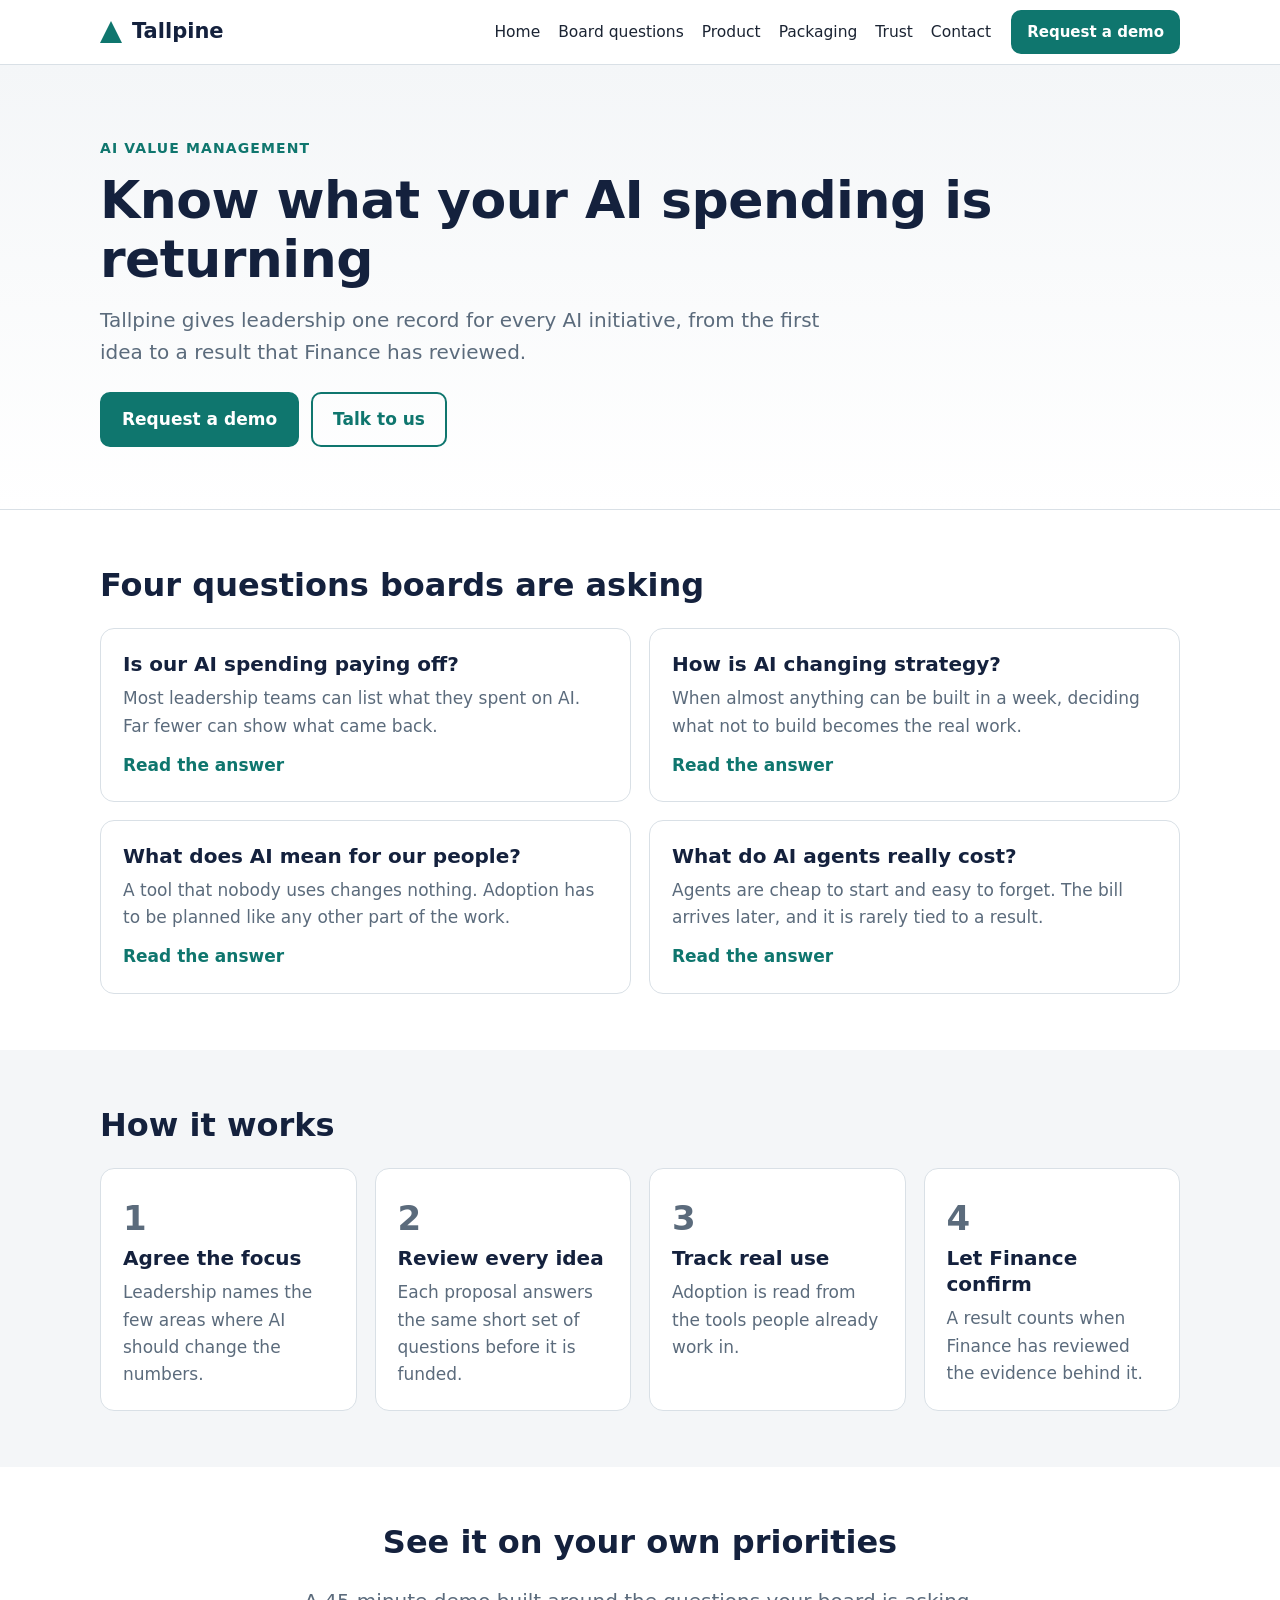
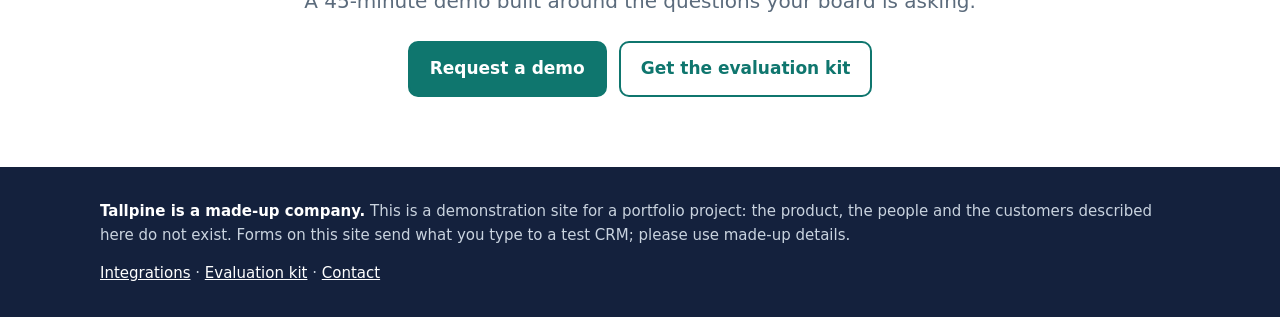
==== index.html @ 0f91b122 "Tallpine demo site: 13 static pages, three HubSpot forms, Swan hook Co-Authored-By: Claude Fable 5.2" ====
<!doctype html>
<html lang="en">
<head>
<meta charset="utf-8">
<meta name="viewport" content="width=device-width, initial-scale=1">
<title>The management system for AI value · Tallpine</title>
<meta name="description" content="Tallpine gives leadership one record for every AI initiative.">
<meta name="robots" content="noindex">
<link rel="stylesheet" href="assets/style.css">
<script src="assets/swan.js" defer></script>
<script src="assets/site.js" defer></script>
</head>
<body>
<header class="top"><div class="wrap bar">
  <a class="brand" href="index.html"><span class="mark"></span>Tallpine</a>
  <nav><a href="index.html">Home</a><a href="resources/index.html">Board questions</a><a href="product-status/index.html">Product</a><a href="packaging/index.html">Packaging</a><a href="trust/index.html">Trust</a><a href="contact/index.html">Contact</a></nav>
  <a class="btn small" href="demo/index.html">Request a demo</a>
</div></header>
<main>
<section class="hero"><div class="wrap"><p class="kicker">AI value management</p><h1>Know what your AI spending is returning</h1><p class="lede">Tallpine gives leadership one record for every AI initiative, from the first idea to a result that Finance has reviewed.</p><p class="cta"><a class="btn" href="demo/index.html">Request a demo</a><a class="btn ghost" href="contact/index.html">Talk to us</a></p></div></section><section><div class="wrap"><h2>Four questions boards are asking</h2><div class="grid two"><a class="card link" href="resources/ai-spending-paying-off/index.html"><h3>Is our AI spending paying off?</h3><p>Most leadership teams can list what they spent on AI. Far fewer can show what came back.</p><span class="more">Read the answer</span></a><a class="card link" href="resources/ai-changing-strategy/index.html"><h3>How is AI changing strategy?</h3><p>When almost anything can be built in a week, deciding what not to build becomes the real work.</p><span class="more">Read the answer</span></a><a class="card link" href="resources/ai-and-our-people/index.html"><h3>What does AI mean for our people?</h3><p>A tool that nobody uses changes nothing. Adoption has to be planned like any other part of the work.</p><span class="more">Read the answer</span></a><a class="card link" href="resources/what-agents-cost/index.html"><h3>What do AI agents really cost?</h3><p>Agents are cheap to start and easy to forget. The bill arrives later, and it is rarely tied to a result.</p><span class="more">Read the answer</span></a></div></div></section><section class="alt"><div class="wrap"><h2>How it works</h2><div class="grid four"><div class="card"><p class="num">1</p><h3>Agree the focus</h3><p>Leadership names the few areas where AI should change the numbers.</p></div><div class="card"><p class="num">2</p><h3>Review every idea</h3><p>Each proposal answers the same short set of questions before it is funded.</p></div><div class="card"><p class="num">3</p><h3>Track real use</h3><p>Adoption is read from the tools people already work in.</p></div><div class="card"><p class="num">4</p><h3>Let Finance confirm</h3><p>A result counts when Finance has reviewed the evidence behind it.</p></div></div></div></section><section><div class="wrap center"><h2>See it on your own priorities</h2><p class="lede">A 45-minute demo built around the questions your board is asking.</p><p class="cta"><a class="btn" href="demo/index.html">Request a demo</a><a class="btn ghost" href="kit/index.html">Get the evaluation kit</a></p></div></section>
</main>
<footer><div class="wrap">
  <p><strong>Tallpine is a made-up company.</strong> This is a demonstration site for a portfolio project: the product,
  the people and the customers described here do not exist. Forms on this site send what you type to a test CRM;
  please use made-up details.</p>
  <p class="links"><a href="integrations/index.html">Integrations</a> · <a href="kit/index.html">Evaluation kit</a> ·
  <a href="contact/index.html">Contact</a></p>
</div></footer>
</body>
</html>
---- assets/style.css ----
:root{--navy:#14213d;--teal:#0f766e;--teal-dark:#0b5d57;--amber:#f2a541;--ink:#1b2433;--muted:#5b6b7c;
--bg:#ffffff;--alt:#f4f6f8;--line:#d9e0e6;--teal-bg:#e3f1ef;--error:#b4532a}
*{box-sizing:border-box}
html{scroll-behavior:smooth}
body{margin:0;font:17px/1.6 "Segoe UI",system-ui,-apple-system,Roboto,Helvetica,Arial,sans-serif;color:var(--ink);background:var(--bg)}
.wrap{max-width:1120px;margin:0 auto;padding:0 20px}
.narrow{max-width:720px}
.center{text-align:center}
a{color:var(--teal)}
h1{font-size:clamp(32px,5vw,52px);line-height:1.12;margin:0 0 16px;color:var(--navy);letter-spacing:-.01em}
h2{font-size:clamp(24px,3vw,32px);line-height:1.2;margin:0 0 24px;color:var(--navy)}
h3{font-size:20px;line-height:1.3;margin:0 0 8px;color:var(--navy)}
p{margin:0 0 14px}
.top{position:sticky;top:0;background:rgba(255,255,255,.96);border-bottom:1px solid var(--line);z-index:5}
.bar{display:flex;align-items:center;gap:20px;min-height:64px;flex-wrap:wrap;padding-top:8px;padding-bottom:8px}
.brand{display:flex;align-items:center;gap:10px;font-weight:700;font-size:21px;color:var(--navy);text-decoration:none}
.mark{width:22px;height:22px;background:var(--teal);clip-path:polygon(50% 0,100% 100%,0 100%);display:inline-block}
nav{display:flex;gap:18px;flex-wrap:wrap;margin-left:auto}
nav a{color:var(--ink);text-decoration:none;font-size:15.5px}
nav a:hover,nav a:focus-visible{color:var(--teal);text-decoration:underline}
.btn{display:inline-block;background:var(--teal);color:#fff;border:2px solid var(--teal);border-radius:10px;
padding:12px 20px;font:inherit;font-weight:600;text-decoration:none;cursor:pointer}
.btn:hover,.btn:focus-visible{background:var(--teal-dark);border-color:var(--teal-dark)}
.btn.ghost{background:transparent;color:var(--teal)}
.btn.ghost:hover,.btn.ghost:focus-visible{background:var(--teal-bg)}
.btn.small{padding:8px 14px;font-size:15px}
.btn[disabled]{opacity:.6;cursor:wait}
.hero{background:linear-gradient(180deg,#f4f6f8 0,#fff 100%);padding:72px 0 48px;border-bottom:1px solid var(--line)}
.kicker{color:var(--teal);font-weight:700;text-transform:uppercase;letter-spacing:.08em;font-size:14px;margin:0 0 12px}
.lede{font-size:20px;color:var(--muted);max-width:720px}
.center .lede{margin-left:auto;margin-right:auto}
.cta{display:flex;gap:12px;flex-wrap:wrap;margin-top:24px}
.center .cta,.cta.center{justify-content:center}
section{padding:56px 0}
section.alt{background:var(--alt)}
.grid{display:grid;gap:18px}
.two{grid-template-columns:repeat(2,minmax(0,1fr))}
.three{grid-template-columns:repeat(3,minmax(0,1fr))}
.four{grid-template-columns:repeat(4,minmax(0,1fr))}
@media (max-width:900px){.four{grid-template-columns:repeat(2,minmax(0,1fr))}.three{grid-template-columns:1fr}}
@media (max-width:640px){.two,.four{grid-template-columns:1fr}nav{margin-left:0;width:100%;order:3}}
.card{background:#fff;border:1px solid var(--line);border-radius:14px;padding:22px}
.card p{color:var(--muted);margin:0}
.card.link{text-decoration:none;color:inherit;display:block}
.card.link:hover,.card.link:focus-visible{border-color:var(--teal);box-shadow:0 2px 14px rgba(15,118,110,.12)}
.more{display:inline-block;margin-top:12px;color:var(--teal);font-weight:600}
.num{font-size:34px;font-weight:700;color:var(--teal);margin:0 0 6px}
.prose p{font-size:18.5px}
.callout{margin-top:32px;background:var(--teal-bg);border-color:var(--teal)}
.form .row{margin-bottom:16px}
label{display:block;font-weight:600;margin-bottom:6px}
.req{color:var(--error)}
input[type=text],input[type=email],select,textarea{width:100%;padding:11px 12px;border:1px solid #b8c3cd;border-radius:9px;
font:inherit;color:var(--ink);background:#fff}
input:focus-visible,select:focus-visible,textarea:focus-visible,.btn:focus-visible,a:focus-visible{outline:3px solid var(--amber);outline-offset:2px}
.check{font-weight:400;display:flex;gap:10px;align-items:flex-start}
.check input{margin-top:6px;width:18px;height:18px}
.note{font-size:14.5px;color:var(--muted)}
.status{margin:14px 0 0;font-weight:600}
.status.ok{color:var(--teal)}
.status.err{color:var(--error)}
footer{background:var(--navy);color:#c9d3df;padding:32px 0;font-size:15px}
footer a{color:#fff}
footer strong{color:#fff}
footer .links{margin:0}
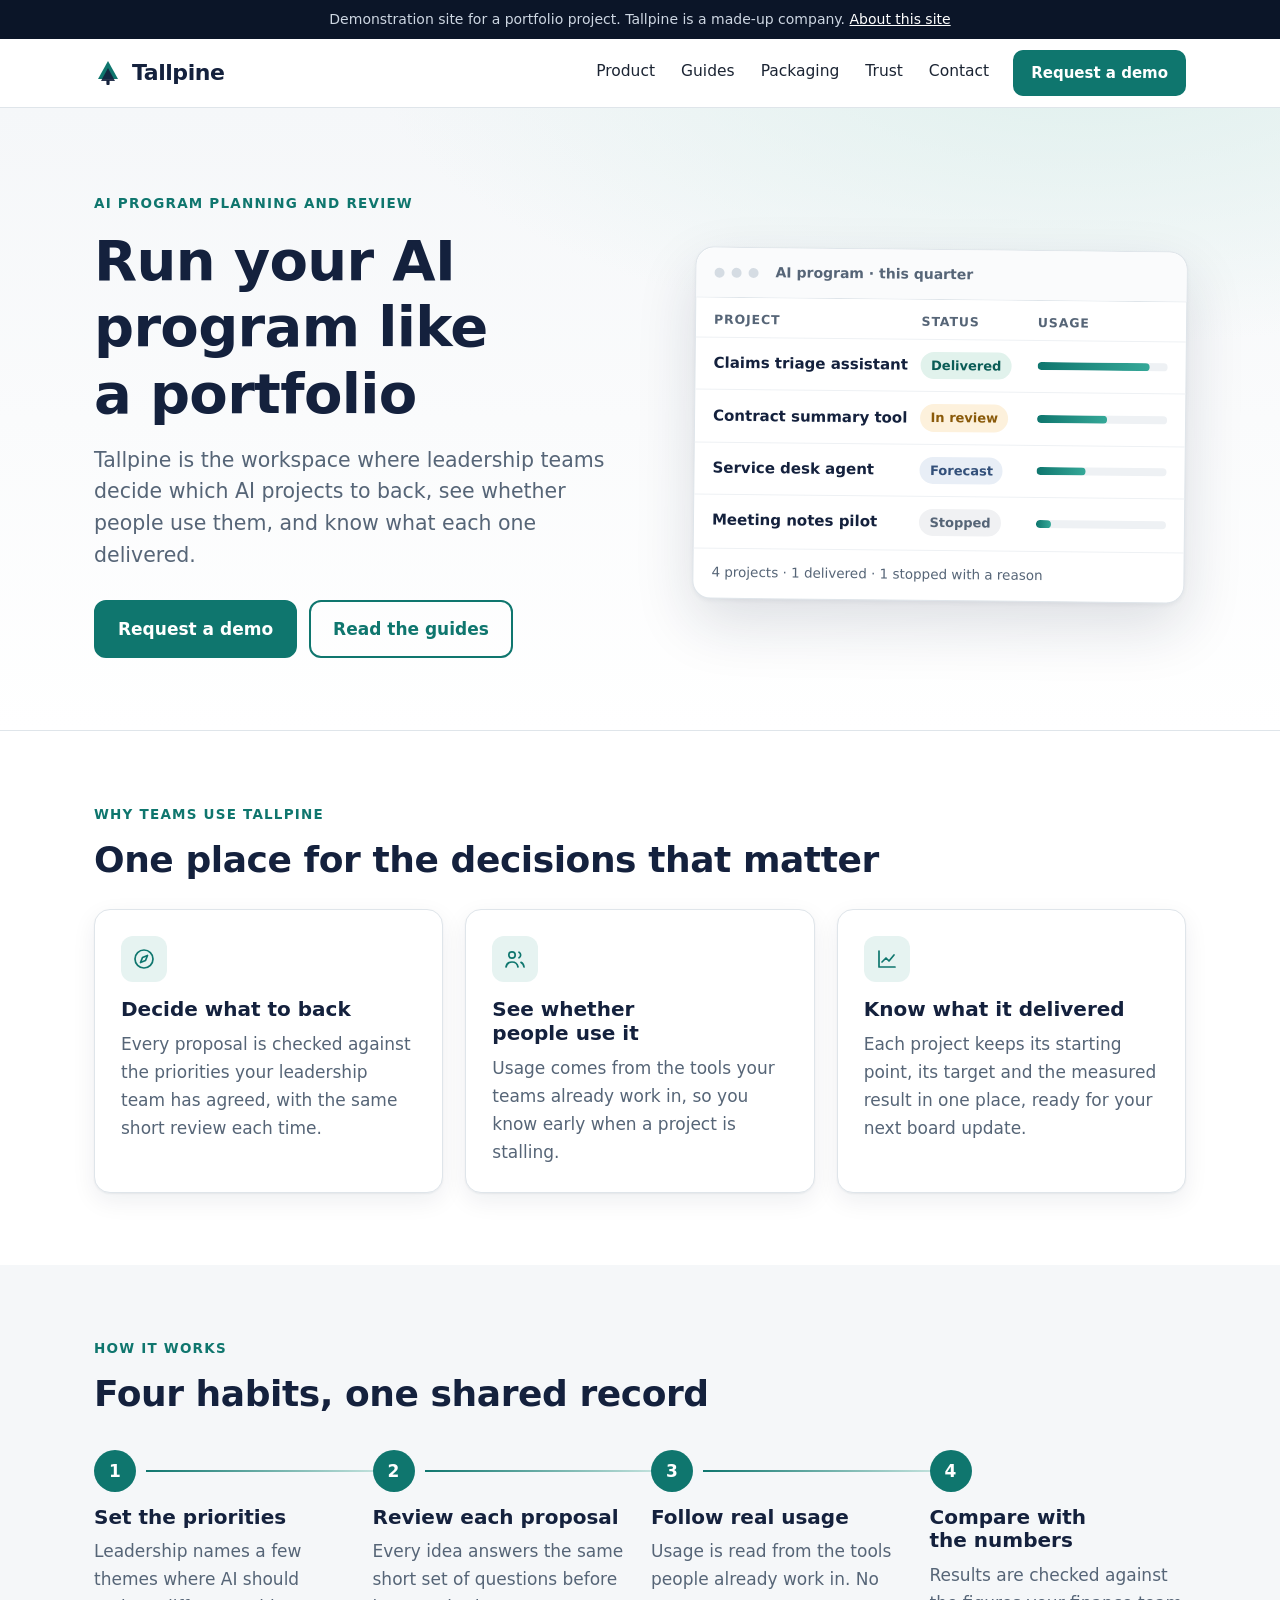
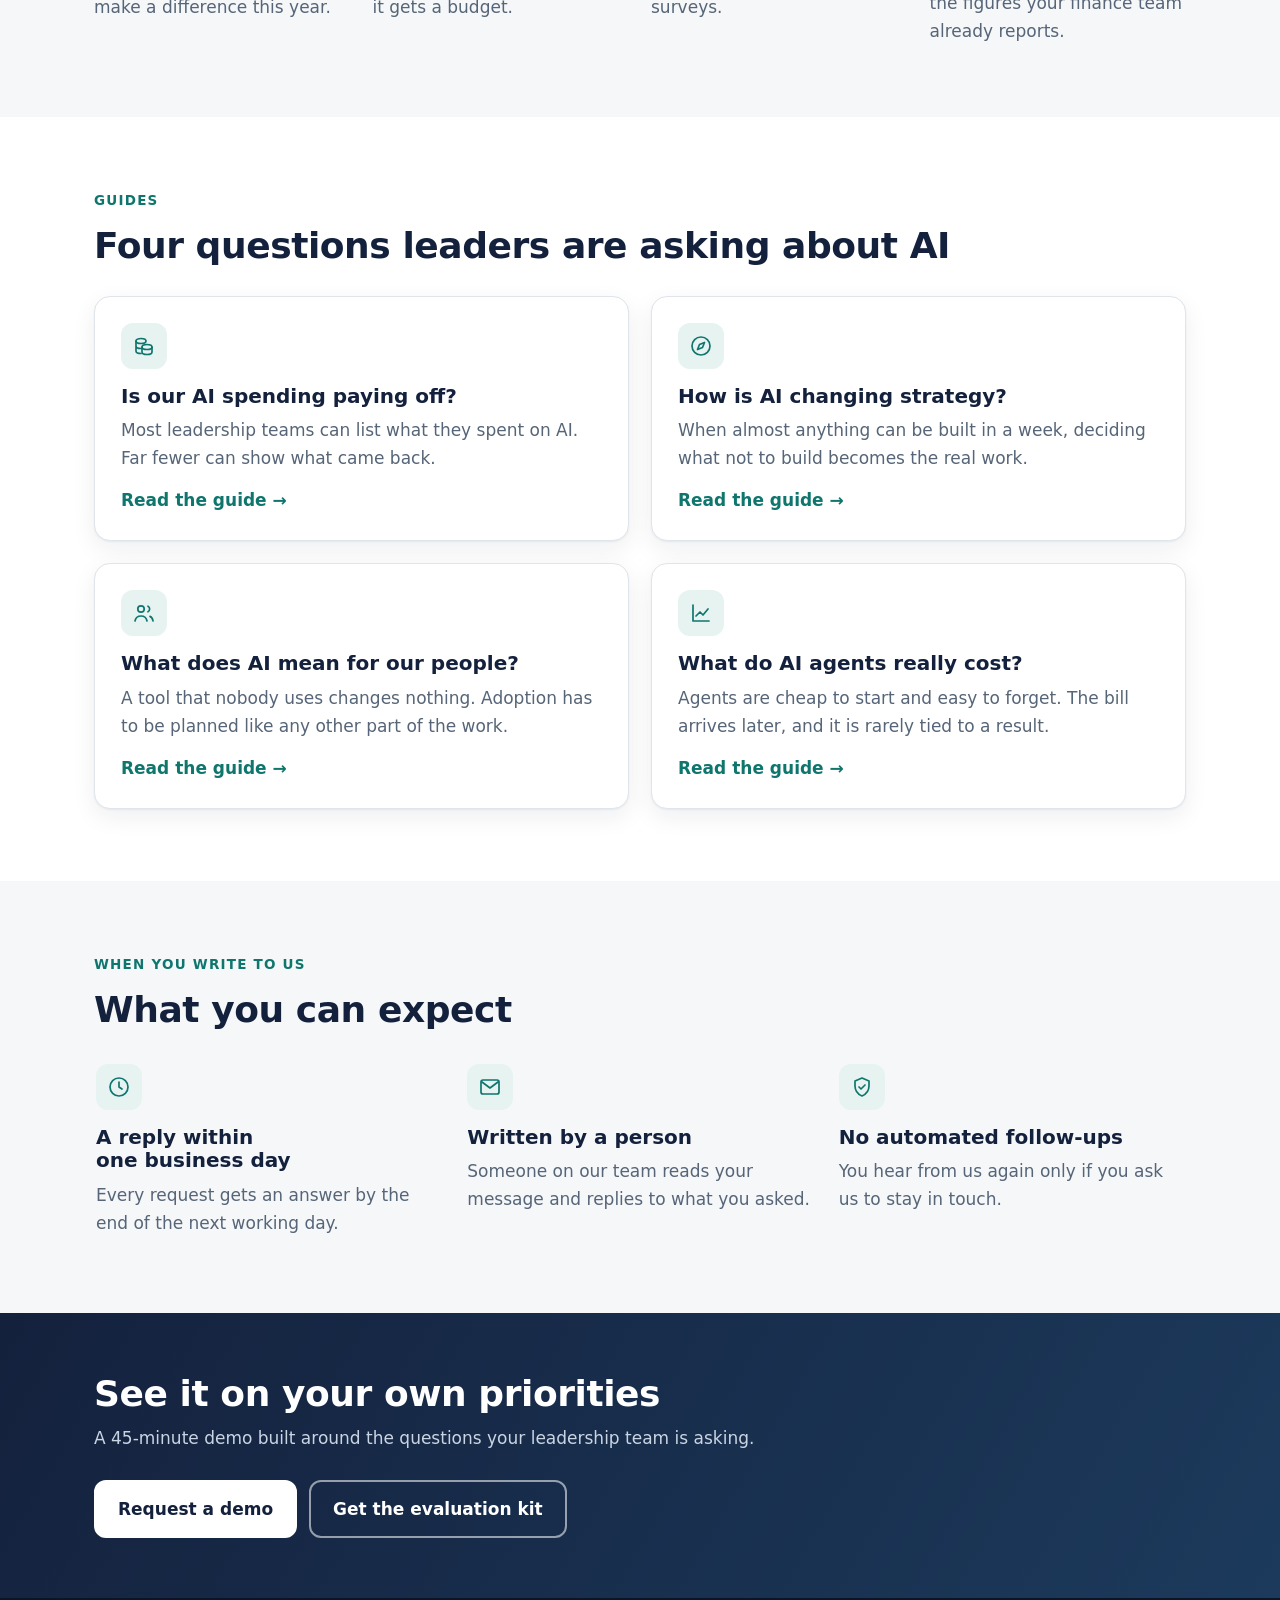
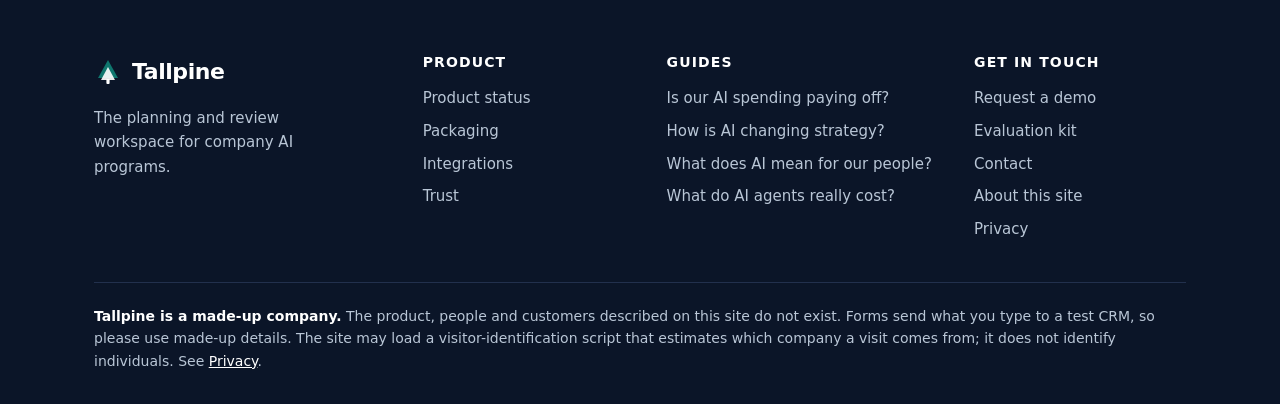
==== commit 1ea3cc52: "Redesign: hero with product illustration, guides, product pages, about and privacy, form side panels" ====
--- a/index.html
+++ b/index.html
@@ -3,28 +3,40 @@
 <head>
 <meta charset="utf-8">
 <meta name="viewport" content="width=device-width, initial-scale=1">
-<title>The management system for AI value · Tallpine</title>
-<meta name="description" content="Tallpine gives leadership one record for every AI initiative.">
-<meta name="robots" content="noindex">
+<title>Run your AI program like a portfolio · Tallpine</title>
+<meta name="description" content="Tallpine is the workspace where leadership teams decide which AI projects to back.">
+<meta name="robots" content="noindex, nofollow">
+<link rel="icon" href="assets/favicon.svg" type="image/svg+xml">
 <link rel="stylesheet" href="assets/style.css">
 <script src="assets/swan.js" defer></script>
 <script src="assets/site.js" defer></script>
 </head>
 <body>
+<a class="skip" href="#main">Skip to content</a>
+<div class="notice"><div class="wrap">Demonstration site for a portfolio project. Tallpine is a made-up company. <a href="about/index.html">About this site</a></div></div>
 <header class="top"><div class="wrap bar">
-  <a class="brand" href="index.html"><span class="mark"></span>Tallpine</a>
-  <nav><a href="index.html">Home</a><a href="resources/index.html">Board questions</a><a href="product-status/index.html">Product</a><a href="packaging/index.html">Packaging</a><a href="trust/index.html">Trust</a><a href="contact/index.html">Contact</a></nav>
+  <a class="brand" href="index.html" aria-label="Tallpine home"><svg viewBox="0 0 28 28" width="28" height="28" aria-hidden="true"><path d="M14 2 24 20H4z" fill="#0f766e"/><path d="M14 9 21 22H7z" fill="#14213d" opacity=".9"/><rect x="12.4" y="21" width="3.2" height="5" rx="1" fill="#14213d"/></svg><span>Tallpine</span></a>
+  <nav aria-label="Main"><a href="product-status/index.html">Product</a><a href="resources/index.html">Guides</a><a href="packaging/index.html">Packaging</a><a href="trust/index.html">Trust</a><a href="contact/index.html">Contact</a></nav>
   <a class="btn small" href="demo/index.html">Request a demo</a>
 </div></header>
-<main>
-<section class="hero"><div class="wrap"><p class="kicker">AI value management</p><h1>Know what your AI spending is returning</h1><p class="lede">Tallpine gives leadership one record for every AI initiative, from the first idea to a result that Finance has reviewed.</p><p class="cta"><a class="btn" href="demo/index.html">Request a demo</a><a class="btn ghost" href="contact/index.html">Talk to us</a></p></div></section><section><div class="wrap"><h2>Four questions boards are asking</h2><div class="grid two"><a class="card link" href="resources/ai-spending-paying-off/index.html"><h3>Is our AI spending paying off?</h3><p>Most leadership teams can list what they spent on AI. Far fewer can show what came back.</p><span class="more">Read the answer</span></a><a class="card link" href="resources/ai-changing-strategy/index.html"><h3>How is AI changing strategy?</h3><p>When almost anything can be built in a week, deciding what not to build becomes the real work.</p><span class="more">Read the answer</span></a><a class="card link" href="resources/ai-and-our-people/index.html"><h3>What does AI mean for our people?</h3><p>A tool that nobody uses changes nothing. Adoption has to be planned like any other part of the work.</p><span class="more">Read the answer</span></a><a class="card link" href="resources/what-agents-cost/index.html"><h3>What do AI agents really cost?</h3><p>Agents are cheap to start and easy to forget. The bill arrives later, and it is rarely tied to a result.</p><span class="more">Read the answer</span></a></div></div></section><section class="alt"><div class="wrap"><h2>How it works</h2><div class="grid four"><div class="card"><p class="num">1</p><h3>Agree the focus</h3><p>Leadership names the few areas where AI should change the numbers.</p></div><div class="card"><p class="num">2</p><h3>Review every idea</h3><p>Each proposal answers the same short set of questions before it is funded.</p></div><div class="card"><p class="num">3</p><h3>Track real use</h3><p>Adoption is read from the tools people already work in.</p></div><div class="card"><p class="num">4</p><h3>Let Finance confirm</h3><p>A result counts when Finance has reviewed the evidence behind it.</p></div></div></div></section><section><div class="wrap center"><h2>See it on your own priorities</h2><p class="lede">A 45-minute demo built around the questions your board is asking.</p><p class="cta"><a class="btn" href="demo/index.html">Request a demo</a><a class="btn ghost" href="kit/index.html">Get the evaluation kit</a></p></div></section>
+<main id="main">
+<section class="hero"><div class="wrap hgrid"><div><p class="kicker">AI program planning and review</p><h1>Run your AI program like a portfolio</h1><p class="lede">Tallpine is the workspace where leadership teams decide which AI projects to back, see whether people use them, and know what each one delivered.</p><p class="cta"><a class="btn" href="demo/index.html">Request a demo</a><a class="btn ghost" href="resources/index.html">Read the guides</a></p></div><div class="mock" role="img" aria-label="Illustration of a Tallpine project list with a status and a usage bar for each project"><div class="mtop"><span></span><span></span><span></span><b>AI program · this quarter</b></div><div class="mhead"><span>Project</span><span>Status</span><span>Usage</span></div><div class="mrow"><span class="mname">Claims triage assistant</span><span class="pill ok">Delivered</span><span class="mbar"><i style="width:86%"></i></span></div><div class="mrow"><span class="mname">Contract summary tool</span><span class="pill rev">In review</span><span class="mbar"><i style="width:54%"></i></span></div><div class="mrow"><span class="mname">Service desk agent</span><span class="pill fc">Forecast</span><span class="mbar"><i style="width:38%"></i></span></div><div class="mrow"><span class="mname">Meeting notes pilot</span><span class="pill stop">Stopped</span><span class="mbar"><i style="width:12%"></i></span></div><div class="mfoot">4 projects · 1 delivered · 1 stopped with a reason</div></div></div></section><section><div class="wrap"><p class="kicker">Why teams use Tallpine</p><h2>One place for the decisions that matter</h2><div class="grid three"><div class="card"><span class="badge"><svg class="icon" viewBox="0 0 24 24" width="24" height="24" fill="none" stroke="currentColor" stroke-width="1.7" stroke-linecap="round" stroke-linejoin="round" aria-hidden="true"><circle cx="12" cy="12" r="9"/><path d="m15.5 8.5-2 5-5 2 2-5z"/></svg></span><h3>Decide what to back</h3><p>Every proposal is checked against the priorities your leadership team has agreed, with the same short review each time.</p></div><div class="card"><span class="badge"><svg class="icon" viewBox="0 0 24 24" width="24" height="24" fill="none" stroke="currentColor" stroke-width="1.7" stroke-linecap="round" stroke-linejoin="round" aria-hidden="true"><circle cx="9" cy="8" r="3.2"/><path d="M3 20c.6-3.4 3-5 6-5s5.4 1.6 6 5"/><path d="M16 5.2a3.2 3.2 0 0 1 0 5.6M18 15.4c1.7.7 2.7 2.2 3 4.6"/></svg></span><h3>See whether people use it</h3><p>Usage comes from the tools your teams already work in, so you know early when a project is stalling.</p></div><div class="card"><span class="badge"><svg class="icon" viewBox="0 0 24 24" width="24" height="24" fill="none" stroke="currentColor" stroke-width="1.7" stroke-linecap="round" stroke-linejoin="round" aria-hidden="true"><path d="M4 20V4M4 20h16"/><path d="m7 15 4-4 3 3 5-6"/></svg></span><h3>Know what it delivered</h3><p>Each project keeps its starting point, its target and the measured result in one place, ready for your next board update.</p></div></div></div></section><section class="alt"><div class="wrap"><p class="kicker">How it works</p><h2>Four habits, one shared record</h2><ol class="steps"><li><span class="n">1</span><h3>Set the priorities</h3><p>Leadership names a few themes where AI should make a difference this year.</p></li><li><span class="n">2</span><h3>Review each proposal</h3><p>Every idea answers the same short set of questions before it gets a budget.</p></li><li><span class="n">3</span><h3>Follow real usage</h3><p>Usage is read from the tools people already work in. No surveys.</p></li><li><span class="n">4</span><h3>Compare with the numbers</h3><p>Results are checked against the figures your finance team already reports.</p></li></ol></div></section><section><div class="wrap"><p class="kicker">Guides</p><h2>Four questions leaders are asking about AI</h2><div class="grid two"><a class="card link" href="resources/ai-spending-paying-off/index.html"><span class="badge"><svg class="icon" viewBox="0 0 24 24" width="24" height="24" fill="none" stroke="currentColor" stroke-width="1.7" stroke-linecap="round" stroke-linejoin="round" aria-hidden="true"><ellipse cx="9" cy="7" rx="5" ry="2.5"/><path d="M4 7v5c0 1.4 2.2 2.5 5 2.5M4 12v5c0 1.4 2.2 2.5 5 2.5"/><ellipse cx="15" cy="13" rx="5" ry="2.5"/><path d="M10 13v5c0 1.4 2.2 2.5 5 2.5s5-1.1 5-2.5v-5"/></svg></span><h3>Is our AI spending paying off?</h3><p>Most leadership teams can list what they spent on AI. Far fewer can show what came back.</p><span class="more">Read the guide</span></a><a class="card link" href="resources/ai-changing-strategy/index.html"><span class="badge"><svg class="icon" viewBox="0 0 24 24" width="24" height="24" fill="none" stroke="currentColor" stroke-width="1.7" stroke-linecap="round" stroke-linejoin="round" aria-hidden="true"><circle cx="12" cy="12" r="9"/><path d="m15.5 8.5-2 5-5 2 2-5z"/></svg></span><h3>How is AI changing strategy?</h3><p>When almost anything can be built in a week, deciding what not to build becomes the real work.</p><span class="more">Read the guide</span></a><a class="card link" href="resources/ai-and-our-people/index.html"><span class="badge"><svg class="icon" viewBox="0 0 24 24" width="24" height="24" fill="none" stroke="currentColor" stroke-width="1.7" stroke-linecap="round" stroke-linejoin="round" aria-hidden="true"><circle cx="9" cy="8" r="3.2"/><path d="M3 20c.6-3.4 3-5 6-5s5.4 1.6 6 5"/><path d="M16 5.2a3.2 3.2 0 0 1 0 5.6M18 15.4c1.7.7 2.7 2.2 3 4.6"/></svg></span><h3>What does AI mean for our people?</h3><p>A tool that nobody uses changes nothing. Adoption has to be planned like any other part of the work.</p><span class="more">Read the guide</span></a><a class="card link" href="resources/what-agents-cost/index.html"><span class="badge"><svg class="icon" viewBox="0 0 24 24" width="24" height="24" fill="none" stroke="currentColor" stroke-width="1.7" stroke-linecap="round" stroke-linejoin="round" aria-hidden="true"><path d="M4 20V4M4 20h16"/><path d="m7 15 4-4 3 3 5-6"/></svg></span><h3>What do AI agents really cost?</h3><p>Agents are cheap to start and easy to forget. The bill arrives later, and it is rarely tied to a result.</p><span class="more">Read the guide</span></a></div></div></section><section class="alt"><div class="wrap"><p class="kicker">When you write to us</p><h2>What you can expect</h2><div class="grid three promise"><div><span class="badge"><svg class="icon" viewBox="0 0 24 24" width="24" height="24" fill="none" stroke="currentColor" stroke-width="1.7" stroke-linecap="round" stroke-linejoin="round" aria-hidden="true"><circle cx="12" cy="12" r="9"/><path d="M12 7v5l3 2"/></svg></span><h3>A reply within one business day</h3><p>Every request gets an answer by the end of the next working day.</p></div><div><span class="badge"><svg class="icon" viewBox="0 0 24 24" width="24" height="24" fill="none" stroke="currentColor" stroke-width="1.7" stroke-linecap="round" stroke-linejoin="round" aria-hidden="true"><rect x="3" y="5" width="18" height="14" rx="2"/><path d="m4 7 8 6 8-6"/></svg></span><h3>Written by a person</h3><p>Someone on our team reads your message and replies to what you asked.</p></div><div><span class="badge"><svg class="icon" viewBox="0 0 24 24" width="24" height="24" fill="none" stroke="currentColor" stroke-width="1.7" stroke-linecap="round" stroke-linejoin="round" aria-hidden="true"><path d="M12 3 5 6v5c0 4.4 2.9 8.2 7 10 4.1-1.8 7-5.6 7-10V6z"/><path d="m9 12 2 2 4-4"/></svg></span><h3>No automated follow-ups</h3><p>You hear from us again only if you ask us to stay in touch.</p></div></div></div></section><section class="band"><div class="wrap"><div><h2>See it on your own priorities</h2><p>A 45-minute demo built around the questions your leadership team is asking.</p></div><p class="cta"><a class="btn light" href="demo/index.html">Request a demo</a><a class="btn outline" href="kit/index.html">Get the evaluation kit</a></p></div></section>
 </main>
 <footer><div class="wrap">
-  <p><strong>Tallpine is a made-up company.</strong> This is a demonstration site for a portfolio project: the product,
-  the people and the customers described here do not exist. Forms on this site send what you type to a test CRM;
-  please use made-up details.</p>
-  <p class="links"><a href="integrations/index.html">Integrations</a> · <a href="kit/index.html">Evaluation kit</a> ·
-  <a href="contact/index.html">Contact</a></p>
+  <div class="fgrid">
+    <div><a class="brand light" href="index.html"><svg viewBox="0 0 28 28" width="28" height="28" aria-hidden="true"><path d="M14 2 24 20H4z" fill="#0f766e"/><path d="M14 9 21 22H7z" fill="#14213d" opacity=".9"/><rect x="12.4" y="21" width="3.2" height="5" rx="1" fill="#14213d"/></svg><span>Tallpine</span></a>
+      <p>The planning and review workspace for company AI programs.</p></div>
+    <div><h4>Product</h4><a href="product-status/index.html">Product status</a><a href="packaging/index.html">Packaging</a>
+      <a href="integrations/index.html">Integrations</a><a href="trust/index.html">Trust</a></div>
+    <div><h4>Guides</h4><a href="resources/ai-spending-paying-off/index.html">Is our AI spending paying off?</a><a href="resources/ai-changing-strategy/index.html">How is AI changing strategy?</a><a href="resources/ai-and-our-people/index.html">What does AI mean for our people?</a><a href="resources/what-agents-cost/index.html">What do AI agents really cost?</a></div>
+    <div><h4>Get in touch</h4><a href="demo/index.html">Request a demo</a><a href="kit/index.html">Evaluation kit</a>
+      <a href="contact/index.html">Contact</a><a href="about/index.html">About this site</a>
+      <a href="privacy/index.html">Privacy</a></div>
+  </div>
+  <p class="legal"><strong>Tallpine is a made-up company.</strong> The product, people and customers described on this
+  site do not exist. Forms send what you type to a test CRM, so please use made-up details. The site may load a
+  visitor-identification script that estimates which company a visit comes from; it does not identify individuals.
+  See <a href="privacy/index.html">Privacy</a>.</p>
 </div></footer>
 </body>
 </html>
--- a/assets/style.css
+++ b/assets/style.css
@@ -1,65 +1,149 @@
-:root{--navy:#14213d;--teal:#0f766e;--teal-dark:#0b5d57;--amber:#f2a541;--ink:#1b2433;--muted:#5b6b7c;
---bg:#ffffff;--alt:#f4f6f8;--line:#d9e0e6;--teal-bg:#e3f1ef;--error:#b4532a}
+:root{--navy:#14213d;--navy-2:#0b1528;--teal:#0f766e;--teal-dark:#0b5d57;--amber:#f2a541;--ink:#1b2433;--muted:#566577;
+--bg:#ffffff;--alt:#f5f7f9;--line:#dfe5ea;--teal-bg:#e6f3f1;--error:#a8481f;--radius:16px;
+--shadow:0 1px 2px rgba(20,33,61,.06),0 8px 24px rgba(20,33,61,.07)}
 *{box-sizing:border-box}
-html{scroll-behavior:smooth}
-body{margin:0;font:17px/1.6 "Segoe UI",system-ui,-apple-system,Roboto,Helvetica,Arial,sans-serif;color:var(--ink);background:var(--bg)}
-.wrap{max-width:1120px;margin:0 auto;padding:0 20px}
-.narrow{max-width:720px}
-.center{text-align:center}
+html{scroll-behavior:smooth;-webkit-text-size-adjust:100%}
+@media (prefers-reduced-motion:reduce){html{scroll-behavior:auto}*{transition:none!important}}
+body{margin:0;font:17px/1.65 "Segoe UI",system-ui,-apple-system,"Helvetica Neue",Roboto,Arial,sans-serif;color:var(--ink);background:var(--bg)}
+.wrap{max-width:1140px;margin:0 auto;padding:0 24px}
+.narrow{max-width:740px}
 a{color:var(--teal)}
-h1{font-size:clamp(32px,5vw,52px);line-height:1.12;margin:0 0 16px;color:var(--navy);letter-spacing:-.01em}
-h2{font-size:clamp(24px,3vw,32px);line-height:1.2;margin:0 0 24px;color:var(--navy)}
-h3{font-size:20px;line-height:1.3;margin:0 0 8px;color:var(--navy)}
+h1,h2,h3,h4{color:var(--navy);line-height:1.18;margin:0;letter-spacing:-.012em;text-wrap:balance}
+h1{font-size:clamp(34px,5.2vw,56px);font-weight:700;margin-bottom:18px}
+h2{font-size:clamp(26px,3.2vw,36px);font-weight:700;margin-bottom:28px}
+h3{font-size:20px;font-weight:650;margin-bottom:8px;letter-spacing:0}
 p{margin:0 0 14px}
-.top{position:sticky;top:0;background:rgba(255,255,255,.96);border-bottom:1px solid var(--line);z-index:5}
-.bar{display:flex;align-items:center;gap:20px;min-height:64px;flex-wrap:wrap;padding-top:8px;padding-bottom:8px}
-.brand{display:flex;align-items:center;gap:10px;font-weight:700;font-size:21px;color:var(--navy);text-decoration:none}
-.mark{width:22px;height:22px;background:var(--teal);clip-path:polygon(50% 0,100% 100%,0 100%);display:inline-block}
-nav{display:flex;gap:18px;flex-wrap:wrap;margin-left:auto}
-nav a{color:var(--ink);text-decoration:none;font-size:15.5px}
-nav a:hover,nav a:focus-visible{color:var(--teal);text-decoration:underline}
-.btn{display:inline-block;background:var(--teal);color:#fff;border:2px solid var(--teal);border-radius:10px;
-padding:12px 20px;font:inherit;font-weight:600;text-decoration:none;cursor:pointer}
-.btn:hover,.btn:focus-visible{background:var(--teal-dark);border-color:var(--teal-dark)}
+.skip{position:absolute;left:-999px;top:0;background:#fff;padding:10px 14px;z-index:20}
+.skip:focus{left:12px;top:12px}
+:focus-visible{outline:3px solid var(--amber);outline-offset:2px;border-radius:4px}
+
+/* notice and header */
+.notice{background:var(--navy-2);color:#cdd6e2;font-size:14px;padding:8px 0;text-align:center}
+.notice a{color:#fff}
+.top{position:sticky;top:0;background:rgba(255,255,255,.94);backdrop-filter:saturate(1.4) blur(8px);border-bottom:1px solid var(--line);z-index:10}
+.bar{display:flex;align-items:center;gap:24px;min-height:68px;flex-wrap:wrap;padding-top:8px;padding-bottom:8px}
+.brand{display:inline-flex;align-items:center;gap:10px;font-weight:700;font-size:22px;color:var(--navy);text-decoration:none;letter-spacing:-.02em}
+.brand.light{color:#fff}
+.brand.light svg path:nth-child(2),.brand.light svg rect{fill:#fff}
+nav{display:flex;gap:26px;flex-wrap:wrap;margin-left:auto}
+nav a{color:var(--ink);text-decoration:none;font-size:15.5px;font-weight:500;padding:6px 0;border-bottom:2px solid transparent}
+nav a:hover{color:var(--teal);border-bottom-color:var(--teal)}
+
+/* buttons */
+.btn{display:inline-block;background:var(--teal);color:#fff;border:2px solid var(--teal);border-radius:12px;
+padding:13px 22px;font:inherit;font-weight:600;text-decoration:none;cursor:pointer;transition:background .15s,transform .15s,box-shadow .15s;text-align:center}
+.btn:hover{background:var(--teal-dark);border-color:var(--teal-dark);transform:translateY(-1px);box-shadow:0 6px 16px rgba(15,118,110,.25)}
 .btn.ghost{background:transparent;color:var(--teal)}
-.btn.ghost:hover,.btn.ghost:focus-visible{background:var(--teal-bg)}
-.btn.small{padding:8px 14px;font-size:15px}
-.btn[disabled]{opacity:.6;cursor:wait}
-.hero{background:linear-gradient(180deg,#f4f6f8 0,#fff 100%);padding:72px 0 48px;border-bottom:1px solid var(--line)}
-.kicker{color:var(--teal);font-weight:700;text-transform:uppercase;letter-spacing:.08em;font-size:14px;margin:0 0 12px}
-.lede{font-size:20px;color:var(--muted);max-width:720px}
-.center .lede{margin-left:auto;margin-right:auto}
-.cta{display:flex;gap:12px;flex-wrap:wrap;margin-top:24px}
-.center .cta,.cta.center{justify-content:center}
-section{padding:56px 0}
+.btn.ghost:hover{background:var(--teal-bg);box-shadow:none}
+.btn.small{padding:9px 16px;font-size:15px;border-radius:10px}
+.btn.light{background:#fff;color:var(--navy);border-color:#fff}
+.btn.light:hover{background:#eef3f6;border-color:#eef3f6;box-shadow:none}
+.btn.outline{background:transparent;border-color:rgba(255,255,255,.55);color:#fff}
+.btn.outline:hover{background:rgba(255,255,255,.1);border-color:#fff;box-shadow:none}
+.btn.block{display:block;margin-top:10px}
+.btn[disabled]{opacity:.6;cursor:wait;transform:none}
+.cta{display:flex;gap:12px;flex-wrap:wrap;margin:28px 0 0}
+
+/* hero */
+.hero{background:radial-gradient(1200px 500px at 85% -10%,#dff0ed 0,rgba(223,240,237,0) 60%),linear-gradient(180deg,#f5f7f9 0,#fff 100%);
+padding:84px 0 72px;border-bottom:1px solid var(--line);overflow:hidden}
+.hgrid{display:grid;grid-template-columns:1.05fr .95fr;gap:56px;align-items:center}
+.kicker{color:var(--teal);font-weight:700;text-transform:uppercase;letter-spacing:.09em;font-size:13.5px;margin:0 0 14px}
+.lede{font-size:20.5px;color:var(--muted);max-width:640px;line-height:1.55}
+.phead{background:linear-gradient(180deg,#f5f7f9 0,#fff 100%);padding:64px 0 40px;border-bottom:1px solid var(--line)}
+.phead h1{font-size:clamp(32px,4.4vw,48px);max-width:820px}
+.badge{display:inline-flex;align-items:center;justify-content:center;width:46px;height:46px;border-radius:12px;background:var(--teal-bg);color:var(--teal);margin-bottom:16px}
+
+/* product illustration */
+.mock{background:#fff;border:1px solid var(--line);border-radius:18px;box-shadow:0 2px 4px rgba(20,33,61,.05),0 24px 60px rgba(20,33,61,.14);padding:0 0 14px;font-size:15px;transform:rotate(.6deg)}
+.mtop{display:flex;align-items:center;gap:7px;padding:13px 18px;border-bottom:1px solid var(--line);background:#fafbfc;border-radius:18px 18px 0 0}
+.mtop span{width:10px;height:10px;border-radius:50%;background:#d5dce3}
+.mtop b{margin-left:10px;font-weight:600;color:var(--muted);font-size:14px}
+.mhead,.mrow{display:grid;grid-template-columns:1.5fr .8fr 1fr;gap:12px;align-items:center;padding:12px 18px}
+.mhead{font-size:12.5px;text-transform:uppercase;letter-spacing:.07em;color:var(--muted);font-weight:700;padding-bottom:6px}
+.mrow{border-top:1px solid #eef1f4}
+.mname{font-weight:600;color:var(--navy)}
+.pill{justify-self:start;font-size:13px;font-weight:650;border-radius:999px;padding:3px 10px;white-space:nowrap}
+.pill.ok{background:#e1f2ec;color:#0b5d57}.pill.rev{background:#fdf1dc;color:#8a5a0a}
+.pill.fc{background:#e8eef6;color:#33507a}.pill.stop{background:#f0f1f3;color:#566577}
+.mbar{height:8px;border-radius:999px;background:#eef1f4;overflow:hidden}
+.mbar i{display:block;height:100%;border-radius:999px;background:linear-gradient(90deg,#0f766e,#35a898)}
+.mfoot{padding:12px 18px 0;color:var(--muted);font-size:13.5px;border-top:1px solid #eef1f4;margin-top:2px}
+
+/* sections and cards */
+section{padding:72px 0}
 section.alt{background:var(--alt)}
-.grid{display:grid;gap:18px}
+.grid{display:grid;gap:22px}
 .two{grid-template-columns:repeat(2,minmax(0,1fr))}
 .three{grid-template-columns:repeat(3,minmax(0,1fr))}
-.four{grid-template-columns:repeat(4,minmax(0,1fr))}
-@media (max-width:900px){.four{grid-template-columns:repeat(2,minmax(0,1fr))}.three{grid-template-columns:1fr}}
-@media (max-width:640px){.two,.four{grid-template-columns:1fr}nav{margin-left:0;width:100%;order:3}}
-.card{background:#fff;border:1px solid var(--line);border-radius:14px;padding:22px}
+.card{background:#fff;border:1px solid var(--line);border-radius:var(--radius);padding:26px;box-shadow:var(--shadow)}
 .card p{color:var(--muted);margin:0}
-.card.link{text-decoration:none;color:inherit;display:block}
-.card.link:hover,.card.link:focus-visible{border-color:var(--teal);box-shadow:0 2px 14px rgba(15,118,110,.12)}
-.more{display:inline-block;margin-top:12px;color:var(--teal);font-weight:600}
-.num{font-size:34px;font-weight:700;color:var(--teal);margin:0 0 6px}
-.prose p{font-size:18.5px}
-.callout{margin-top:32px;background:var(--teal-bg);border-color:var(--teal)}
-.form .row{margin-bottom:16px}
-label{display:block;font-weight:600;margin-bottom:6px}
+.card.link{text-decoration:none;color:inherit;display:block;transition:transform .15s,border-color .15s,box-shadow .15s}
+.card.link:hover{border-color:var(--teal);transform:translateY(-2px);box-shadow:0 2px 4px rgba(20,33,61,.06),0 16px 34px rgba(15,118,110,.14)}
+.more{display:inline-block;margin-top:14px;color:var(--teal);font-weight:650}
+.more::after{content:" \2192"}
+[class^=tag-]{display:inline-block;font-size:13px;font-weight:700;text-transform:uppercase;letter-spacing:.06em;border-radius:999px;padding:4px 12px;margin-bottom:12px}
+.tag-now{background:#e1f2ec;color:#0b5d57}.tag-conn{background:#e8eef6;color:#33507a}.tag-plan{background:#fdf1dc;color:#8a5a0a}
+.steps{list-style:none;margin:0;padding:0;display:grid;grid-template-columns:repeat(4,minmax(0,1fr));gap:22px;counter-reset:s}
+.steps li{position:relative;padding-top:6px}
+.steps li:not(:last-child)::after{content:"";position:absolute;top:26px;left:52px;right:-22px;height:2px;background:linear-gradient(90deg,var(--teal),#bfe0db)}
+.steps p{color:var(--muted);margin:0}
+.n{display:inline-flex;align-items:center;justify-content:center;width:42px;height:42px;border-radius:50%;background:var(--teal);color:#fff;font-weight:700;margin-bottom:14px;position:relative;z-index:1}
+.promise>div{padding:4px 2px}
+.promise p{color:var(--muted);margin:0}
+
+/* call-to-action band */
+.band{background:linear-gradient(120deg,var(--navy) 0,#1c3a5c 100%);color:#fff;padding:60px 0}
+.band .wrap{display:flex;align-items:center;justify-content:space-between;gap:28px;flex-wrap:wrap}
+.band h2{color:#fff;margin-bottom:8px}
+.band p{color:#c9d5e3;margin:0}
+.band .cta{margin:0}
+
+/* articles */
+.article{display:grid;grid-template-columns:minmax(0,1.7fr) minmax(0,1fr);gap:48px;align-items:start}
+.article aside{display:grid;gap:18px;position:sticky;top:96px}
+.prose p{font-size:18.5px;line-height:1.7}
+.prose h2{font-size:24px;margin:32px 0 10px}
+.ticks{list-style:none;margin:6px 0 0;padding:0}
+.ticks li{position:relative;padding:7px 0 7px 30px;color:var(--ink)}
+.ticks li::before{content:"";position:absolute;left:2px;top:13px;width:14px;height:8px;border-left:2.5px solid var(--teal);border-bottom:2.5px solid var(--teal);transform:rotate(-45deg)}
+.callout{background:var(--teal-bg);border-color:#bfe0db}
+.callout p{margin-bottom:8px}
+
+/* forms */
+.split{display:grid;grid-template-columns:minmax(0,1.6fr) minmax(0,1fr);gap:44px;align-items:start}
+.fields{display:grid;grid-template-columns:1fr 1fr;gap:16px 18px}
+.row{grid-column:1/-1}
+.row.half{grid-column:auto}
+label{display:block;font-weight:600;margin-bottom:6px;font-size:15.5px}
 .req{color:var(--error)}
-input[type=text],input[type=email],select,textarea{width:100%;padding:11px 12px;border:1px solid #b8c3cd;border-radius:9px;
-font:inherit;color:var(--ink);background:#fff}
-input:focus-visible,select:focus-visible,textarea:focus-visible,.btn:focus-visible,a:focus-visible{outline:3px solid var(--amber);outline-offset:2px}
-.check{font-weight:400;display:flex;gap:10px;align-items:flex-start}
-.check input{margin-top:6px;width:18px;height:18px}
-.note{font-size:14.5px;color:var(--muted)}
-.status{margin:14px 0 0;font-weight:600}
-.status.ok{color:var(--teal)}
+input[type=text],input[type=email],select,textarea{width:100%;padding:12px 13px;border:1px solid #b9c4ce;border-radius:10px;font:inherit;color:var(--ink);background:#fff}
+input:hover,select:hover,textarea:hover{border-color:#8fa0b0}
+textarea{resize:vertical}
+.check{font-weight:400;display:flex;gap:10px;align-items:flex-start;margin:0}
+.check input{margin-top:5px;width:18px;height:18px;accent-color:var(--teal)}
+.note{font-size:14.5px;color:var(--muted);margin:18px 0 16px}
+.status{margin:14px 0 0;font-weight:600;min-height:1.6em}
+.status.ok{color:var(--teal-dark)}
 .status.err{color:var(--error)}
-footer{background:var(--navy);color:#c9d3df;padding:32px 0;font-size:15px}
-footer a{color:#fff}
-footer strong{color:#fff}
-footer .links{margin:0}
+.next h2{font-size:22px;margin-bottom:18px}
+.next ol{list-style:none;margin:0;padding:0;display:grid;gap:18px}
+.next li{display:flex;gap:14px}
+.next .n{flex:none;width:34px;height:34px;font-size:15px;margin:2px 0 0}
+.next p{color:var(--muted);margin:2px 0 0;font-size:15.5px}
+
+/* footer */
+footer{background:var(--navy-2);color:#b9c6d6;padding:56px 0 32px;font-size:15px}
+.fgrid{display:grid;grid-template-columns:1.4fr 1fr 1.3fr 1fr;gap:32px;margin-bottom:36px}
+footer h4{color:#fff;font-size:14px;text-transform:uppercase;letter-spacing:.08em;margin-bottom:12px}
+.fgrid a:not(.brand){display:block;color:#b9c6d6;text-decoration:none;padding:4px 0}
+.fgrid a:not(.brand):hover{color:#fff;text-decoration:underline}
+.fgrid p{margin:12px 0 0;max-width:260px}
+.legal{border-top:1px solid #22304d;padding-top:22px;margin:0;font-size:14px;line-height:1.6}
+.legal strong,.legal a{color:#fff}
+
+@media (max-width:960px){.hgrid,.article,.split{grid-template-columns:1fr}.article aside{position:static}
+.steps{grid-template-columns:repeat(2,minmax(0,1fr))}.steps li::after{display:none}.three{grid-template-columns:1fr}
+.fgrid{grid-template-columns:1fr 1fr}.mock{transform:none}}
+@media (max-width:640px){.two,.steps,.fields,.fgrid{grid-template-columns:1fr}.row.half{grid-column:1/-1}
+nav{margin-left:0;width:100%;order:3;gap:18px}section{padding:52px 0}.hero{padding:56px 0 48px}.wrap{padding:0 18px}}
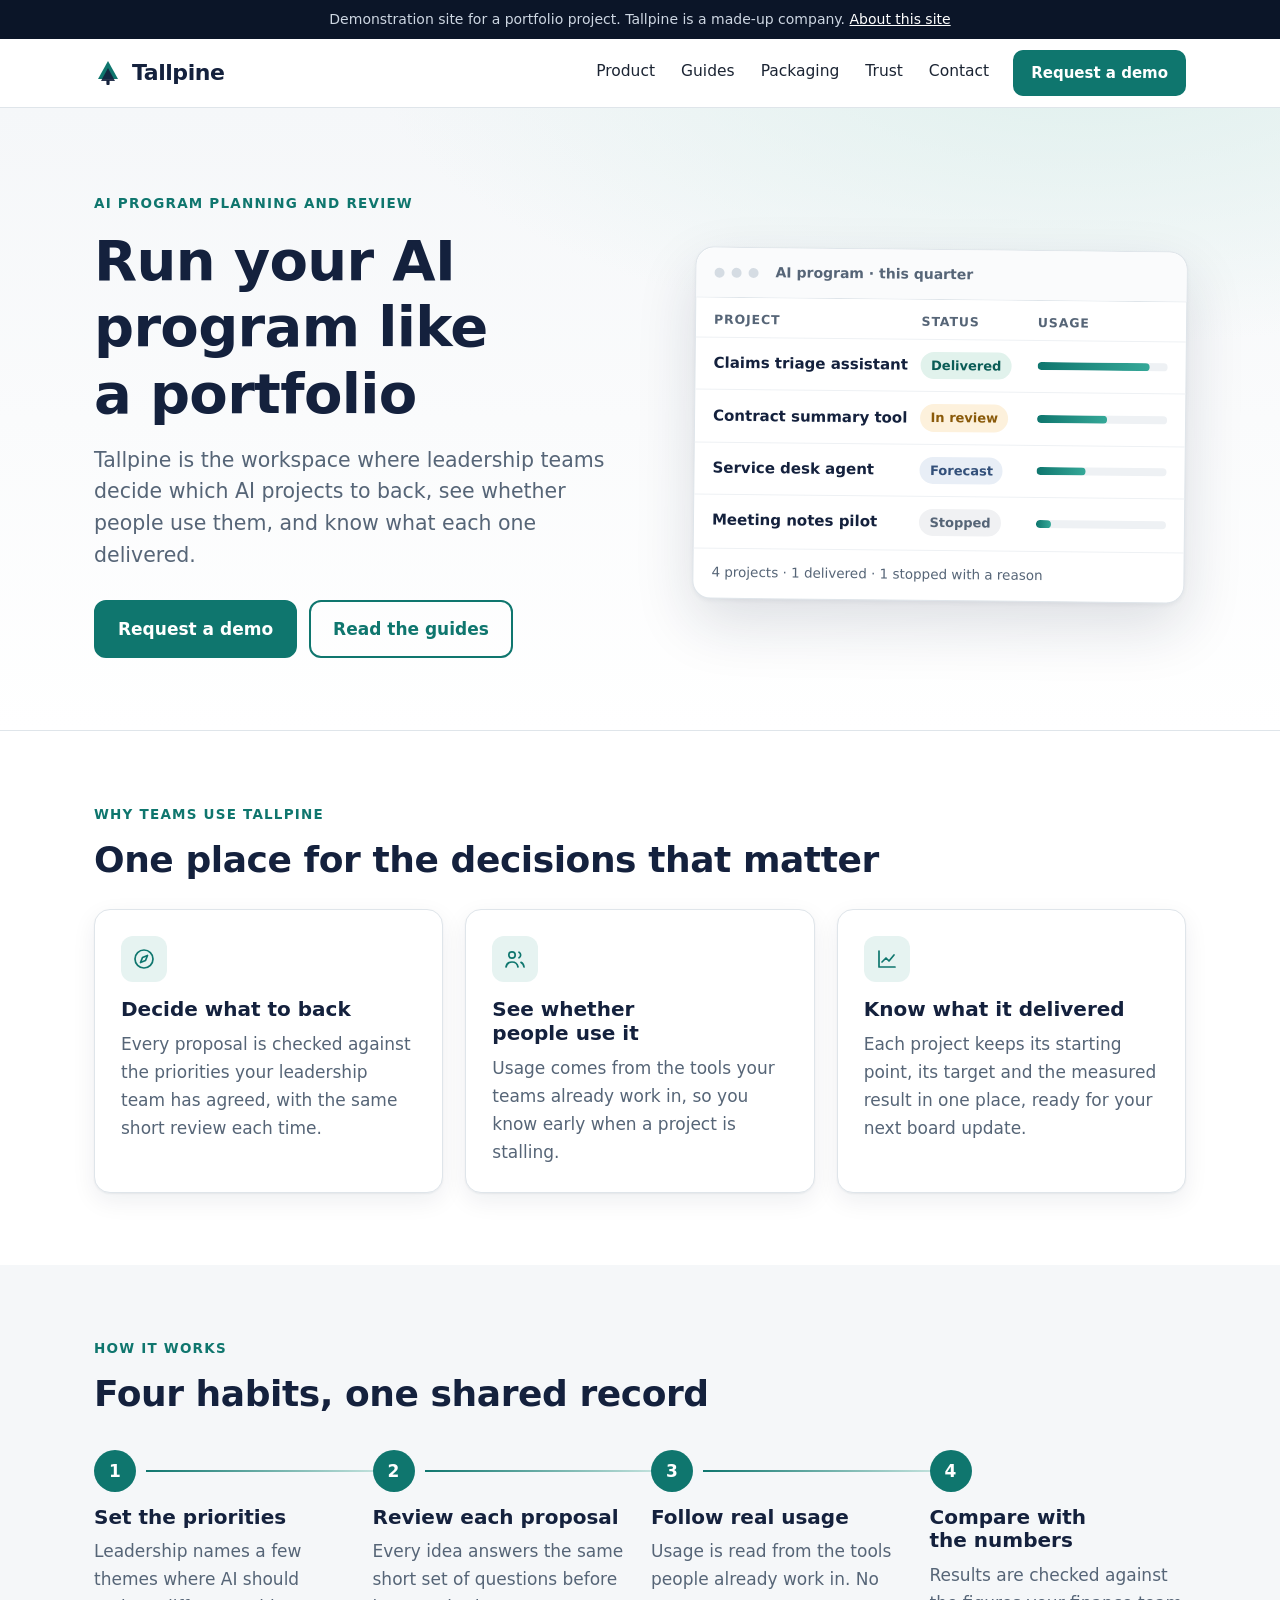
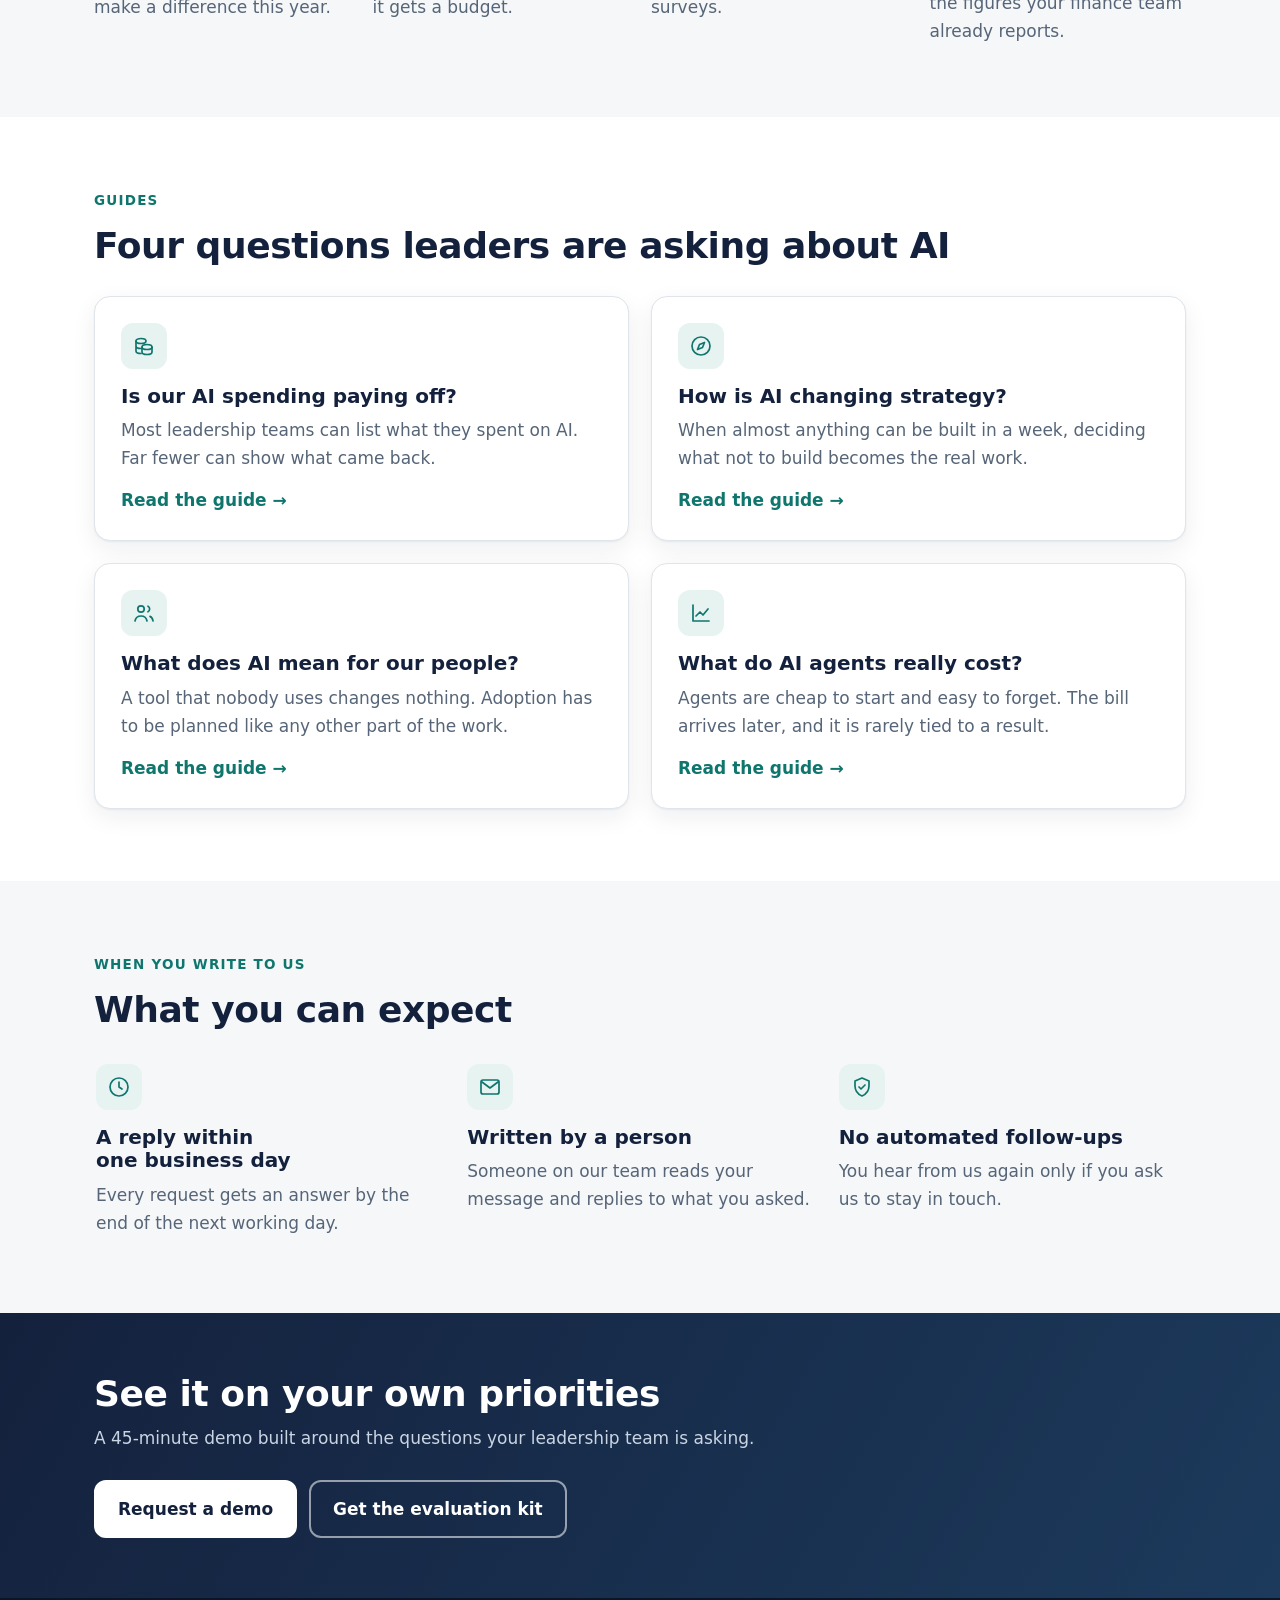
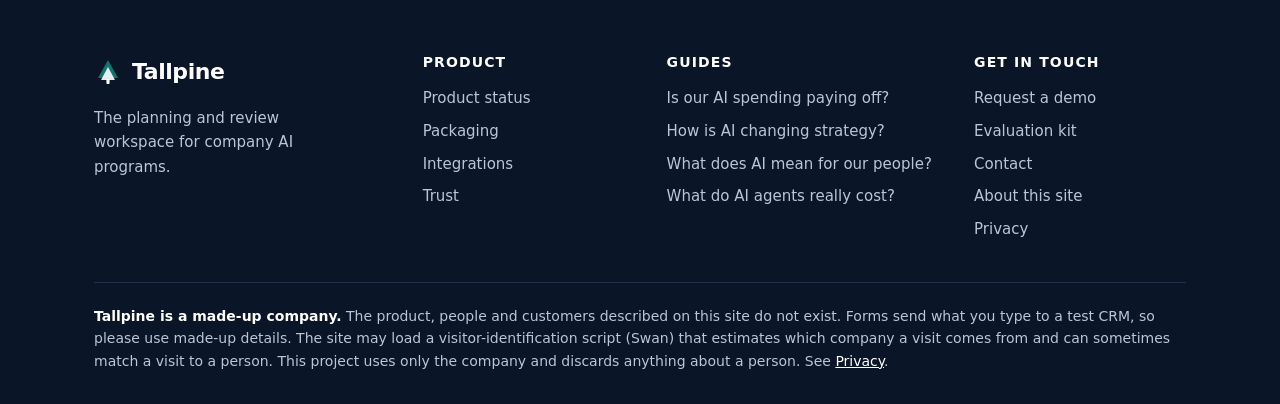
==== commit c30f55a9: "Privacy wording: Swan can sometimes match a person; this project uses only the company Co-Authored-B" ====
--- a/index.html
+++ b/index.html
@@ -35,7 +35,8 @@
   </div>
   <p class="legal"><strong>Tallpine is a made-up company.</strong> The product, people and customers described on this
   site do not exist. Forms send what you type to a test CRM, so please use made-up details. The site may load a
-  visitor-identification script that estimates which company a visit comes from; it does not identify individuals.
+  visitor-identification script (Swan) that estimates which company a visit comes from and can sometimes match a
+  visit to a person. This project uses only the company and discards anything about a person.
   See <a href="privacy/index.html">Privacy</a>.</p>
 </div></footer>
 </body>
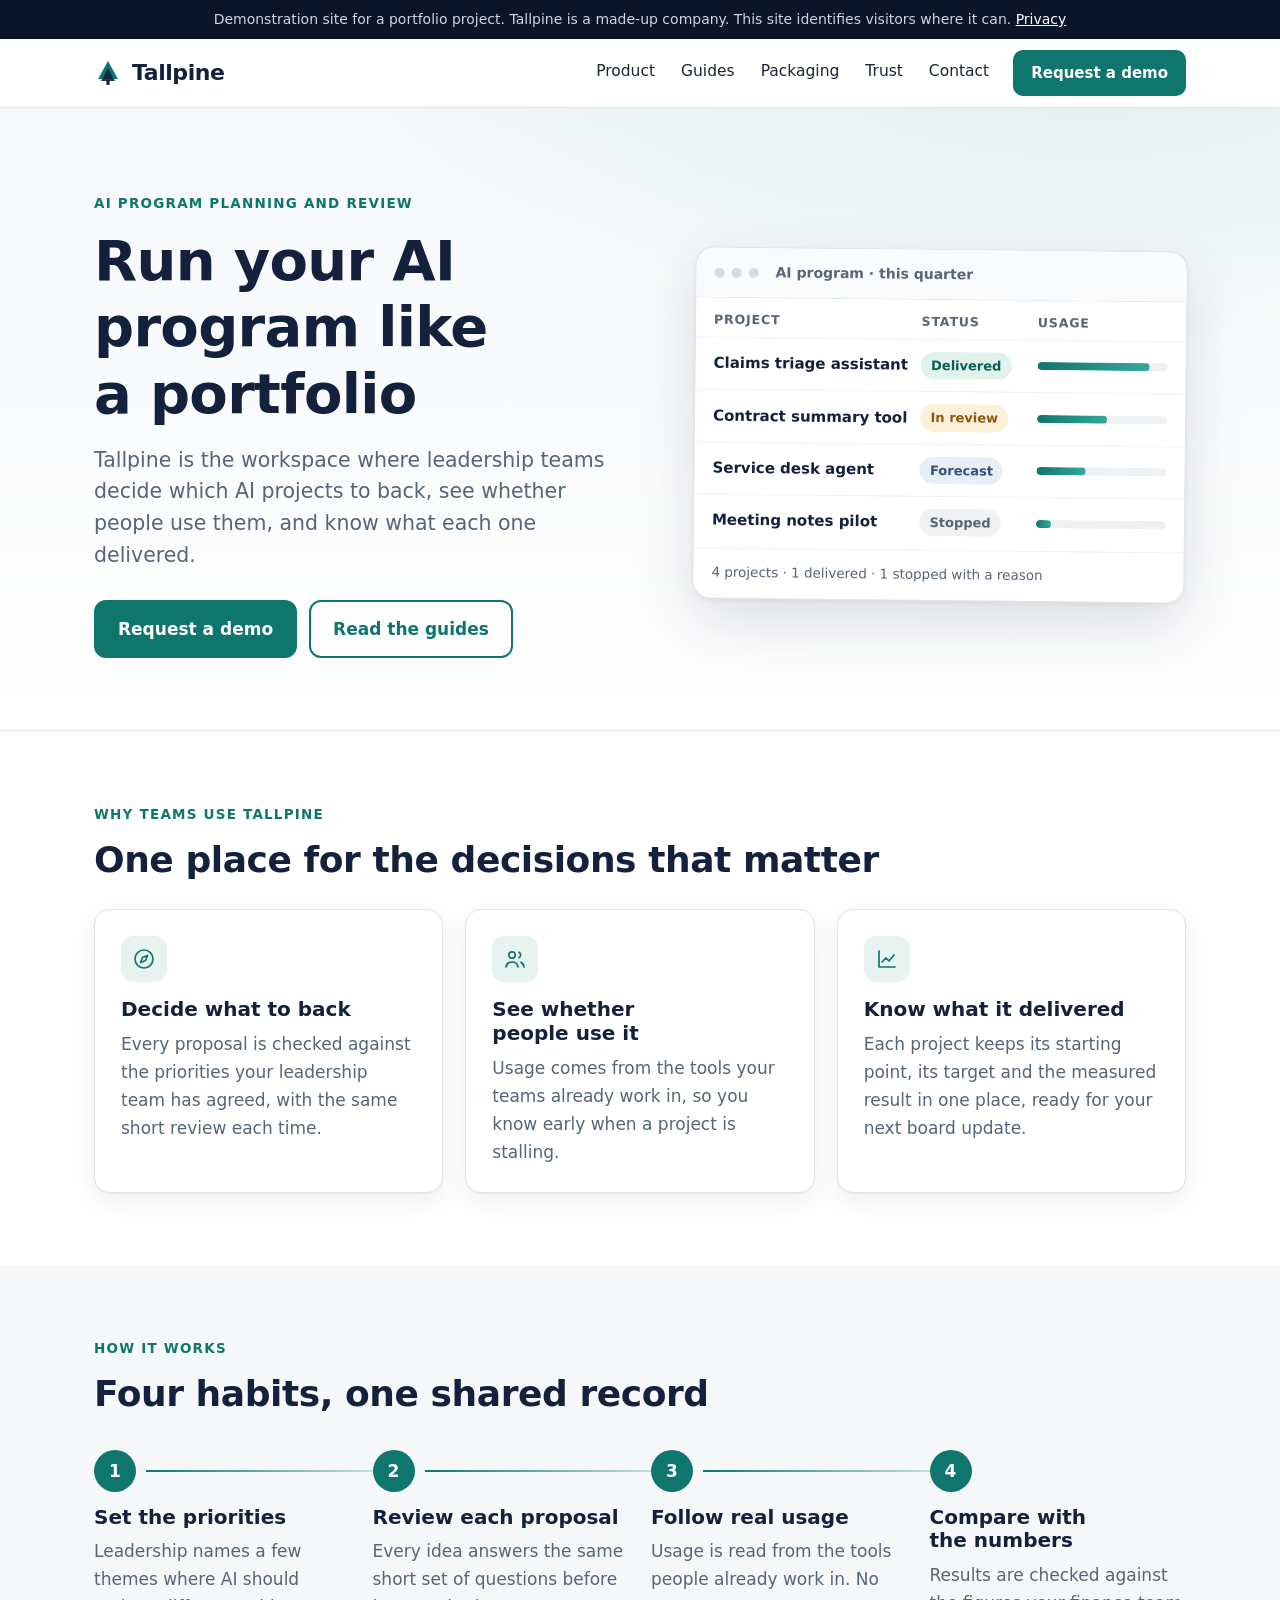
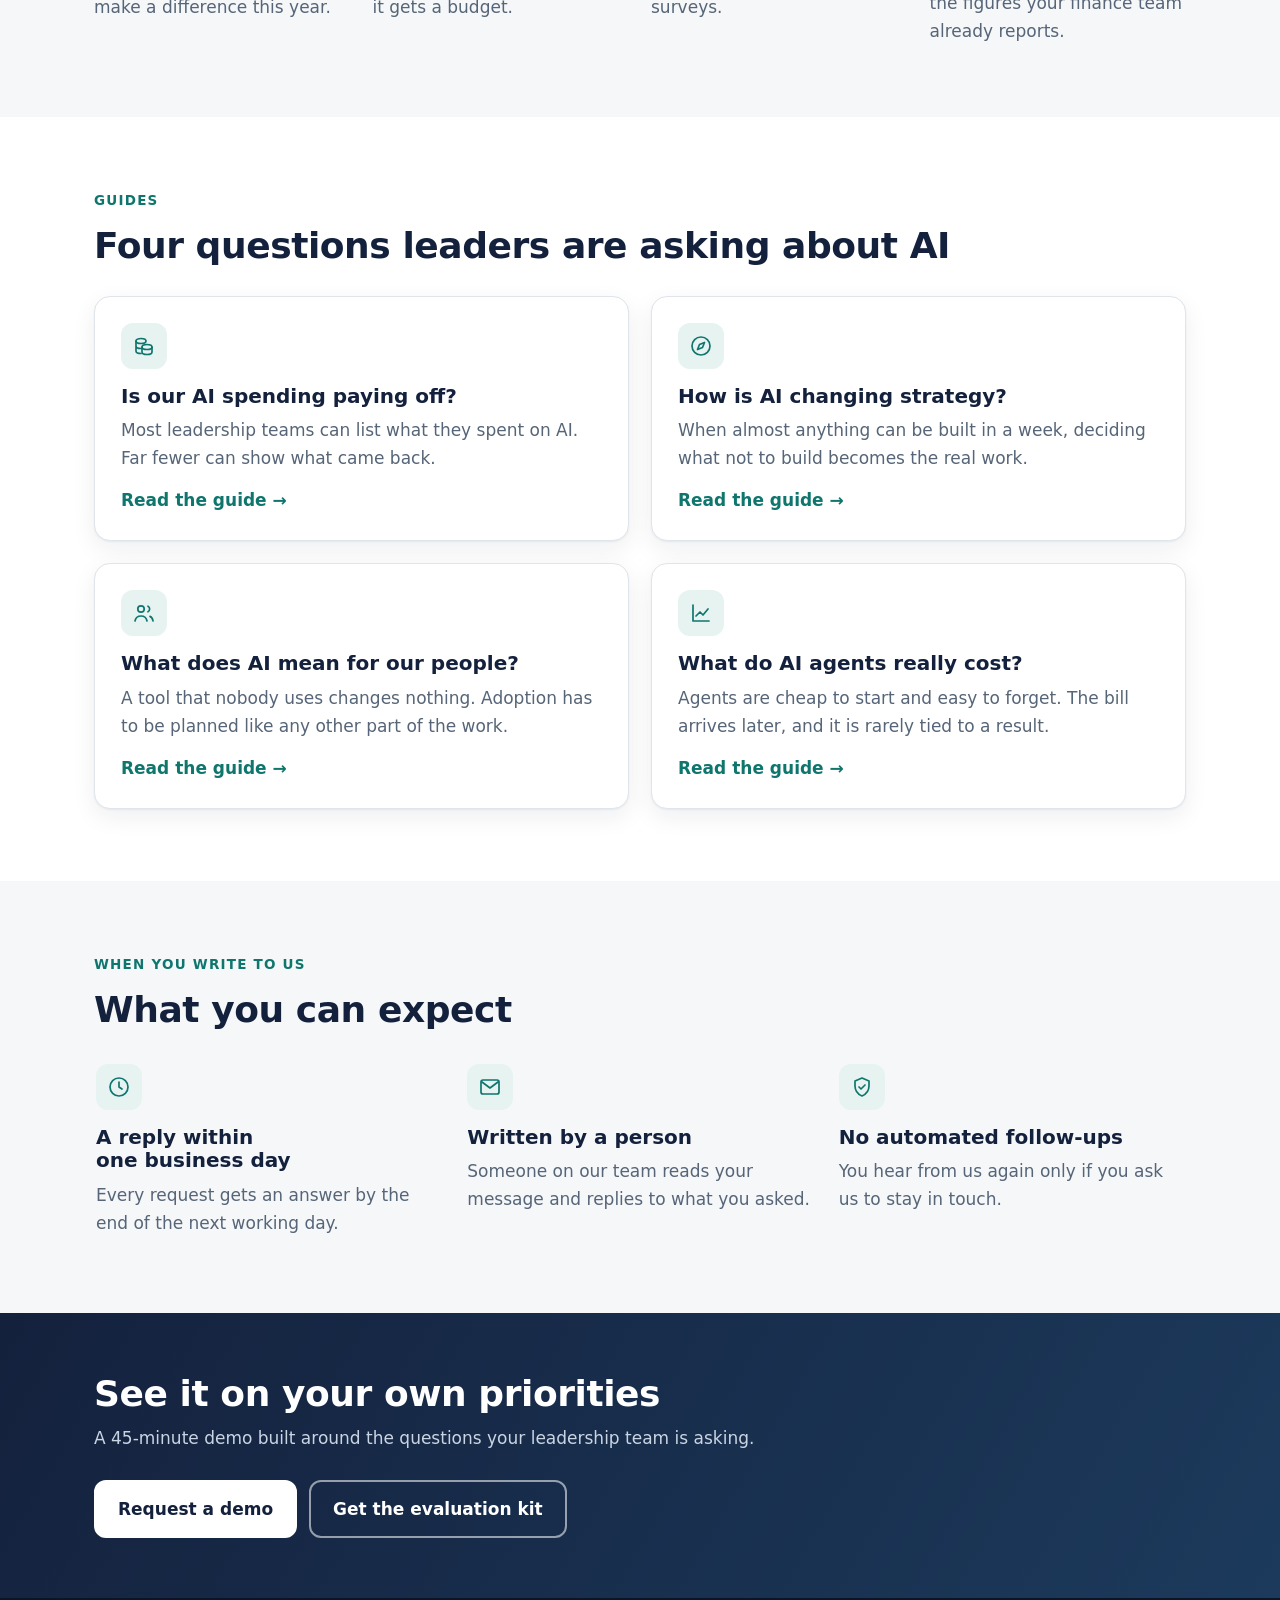
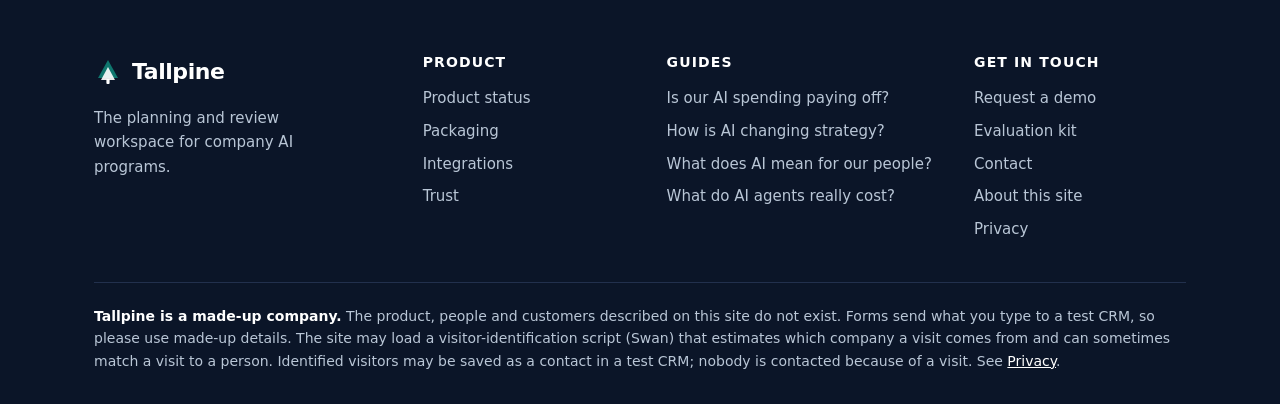
==== commit b11fdc95: "Privacy: say that identified visitors may be saved as contacts in the test CRM, and how to be remove" ====
--- a/index.html
+++ b/index.html
@@ -13,7 +13,7 @@
 </head>
 <body>
 <a class="skip" href="#main">Skip to content</a>
-<div class="notice"><div class="wrap">Demonstration site for a portfolio project. Tallpine is a made-up company. <a href="about/index.html">About this site</a></div></div>
+<div class="notice"><div class="wrap">Demonstration site for a portfolio project. Tallpine is a made-up company. This site identifies visitors where it can. <a href="privacy/index.html">Privacy</a></div></div>
 <header class="top"><div class="wrap bar">
   <a class="brand" href="index.html" aria-label="Tallpine home"><svg viewBox="0 0 28 28" width="28" height="28" aria-hidden="true"><path d="M14 2 24 20H4z" fill="#0f766e"/><path d="M14 9 21 22H7z" fill="#14213d" opacity=".9"/><rect x="12.4" y="21" width="3.2" height="5" rx="1" fill="#14213d"/></svg><span>Tallpine</span></a>
   <nav aria-label="Main"><a href="product-status/index.html">Product</a><a href="resources/index.html">Guides</a><a href="packaging/index.html">Packaging</a><a href="trust/index.html">Trust</a><a href="contact/index.html">Contact</a></nav>
@@ -36,7 +36,7 @@
   <p class="legal"><strong>Tallpine is a made-up company.</strong> The product, people and customers described on this
   site do not exist. Forms send what you type to a test CRM, so please use made-up details. The site may load a
   visitor-identification script (Swan) that estimates which company a visit comes from and can sometimes match a
-  visit to a person. This project uses only the company and discards anything about a person.
+  visit to a person. Identified visitors may be saved as a contact in a test CRM; nobody is contacted because of a visit.
   See <a href="privacy/index.html">Privacy</a>.</p>
 </div></footer>
 </body>
